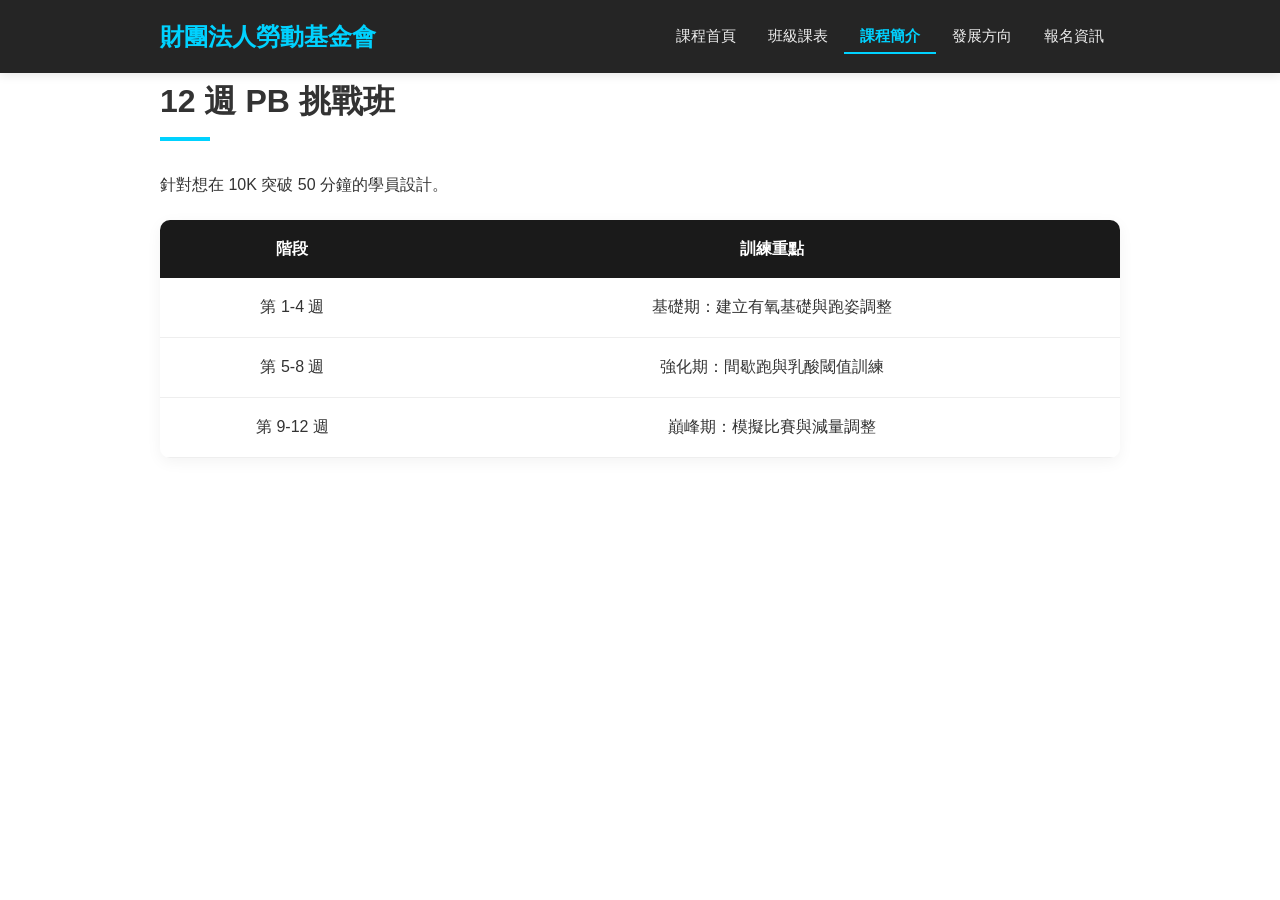
==== courses.html @ 40138944 "Add files via upload" ====
<!DOCTYPE html>
<html lang="zh-Hant">
<head>
    <meta charset="UTF-8">
    <meta name="viewport" content="width=device-width, initial-scale=1.0">
    <title>課程簡介</title>
    <link rel="stylesheet" href="style.css">
</head>
<body>
<script src="nav_bar.js"></script>
   <div id="nav_bar"></div>

    </div></nav>
    <section class="container">
        <h2>12 週 PB 挑戰班</h2>
        <p>針對想在 10K 突破 50 分鐘的學員設計。</p>
        <table>
            <thead><tr><th>階段</th><th>訓練重點</th></tr></thead>
            <tbody>
                <tr><td>第 1-4 週</td><td>基礎期：建立有氧基礎與跑姿調整</td></tr>
                <tr><td>第 5-8 週</td><td>強化期：間歇跑與乳酸閾值訓練</td></tr>
                <tr><td>第 9-12 週</td><td>巔峰期：模擬比賽與減量調整</td></tr>
            </tbody>
        </table>
    </section>
</body>
</html>
---- style.css ----
/* ==========================================
  智慧產品設計與IoT物聯網應用課程
   ========================================== */

:root {
    --primary-color: #00d2ff;
    --dark-color: #1a1a1a;
    --light-bg: #f8f9fa;
    --text-color: #333;
    --transition: all 0.3s ease;
}

* {
    margin: 0; padding: 0; box-sizing: border-box;
}

body {
    font-family: 'PingFang TC', 'Microsoft JhengHei', sans-serif;
    line-height: 1.8;
    color: var(--text-color);
    background-color: #fff;
}

.container {
    max-width: 1000px;
    margin: 0 auto;
    padding: 0 20px;
}

/* 導航欄 */
nav {
    background: rgba(26, 26, 26, 0.95);
    backdrop-filter: blur(10px);
    color: #fff;
    padding: 15px 0;
    position: sticky;
    top: 0;
    z-index: 1000;
    box-shadow: 0 2px 10px rgba(0,0,0,0.1);
}

nav .container {
    display: flex;
    justify-content: space-between;
    align-items: center;
}

.logo {
    font-size: 1.5rem;
    font-weight: 800;
    color: var(--primary-color);
    text-decoration: none;
}

nav ul {
    display: flex;
    list-style: none;
}

nav ul li a {
    color: #eee;
    text-decoration: none;
    padding: 8px 16px;
    font-size: 0.95rem;
    transition: var(--transition);
}

/* 新增：當前頁面的發亮效果 */
nav ul li a.active {
    color: var(--primary-color); /* 變成活力黃 */
    border-bottom: 2px solid var(--primary-color); /* 下方加一條線 */
    font-weight: bold;
}

nav ul li a:hover { color: var(--primary-color); }

/* 英雄區 */
.hero {
    background-image: linear-gradient(rgba(0,0,0,0.5), rgba(0,0,0,0.7)), 
                  url('image/istockphoto-1239638330-1024x1024.jpg'); /* 這裡換成你的路徑 */
    background-size: cover;
    background-position: center;
    height: 60vh;
    display: flex;
    align-items: center;
    justify-content: center;
    text-align: center;
    color: #fff;
}

.hero h1 { font-size: 3.5rem; margin-bottom: 1rem; }

/* 通用設定 */
section { padding: 60px 0; }
h2 { font-size: 2rem; margin-bottom: 30px; position: relative; padding-bottom: 10px; }
h2::after { content: ''; position: absolute; left: 0; bottom: 0; width: 50px; height: 4px; background: var(--primary-color); }

/* 卡片與表格 */
.row { display: flex; flex-wrap: wrap; gap: 30px; }
.col { flex: 1; min-width: 280px; padding: 30px; background: #fff; border-radius: 12px; box-shadow: 0 4px 20px rgba(0,0,0,0.05); border-top: 5px solid var(--primary-color); }

table { width: 100%; border-collapse: separate; border-spacing: 0; margin: 20px 0; border-radius: 10px; overflow: hidden; box-shadow: 0 4px 15px rgba(0,0,0,0.05); }
table th { background: var(--dark-color); color: #fff; padding: 15px; }
table td { padding: 15px; border-bottom: 1px solid #eee; text-align: center; }

.btn { display: inline-block; padding: 12px 35px; background: var(--primary-color); color: var(--dark-color); text-decoration: none; border-radius: 50px; font-weight: bold; transition: var(--transition); border: none; cursor: pointer; }

/* 手機版適配區 */
@media (max-width: 768px) {
    nav .container { padding: 0 10px; }
    nav ul li a { padding: 8px 4px; font-size: 0.82rem; letter-spacing: -0.5px; }
    .logo { font-size: 1.1rem; }
    
    section { padding: 30px 15px; }
    .hero h1 { font-size: 2.2rem; }
}
/* --- 報名表單美化專區 --- */

.registration-form {
    background: #ffffff;
    padding: 40px;
    margin-top: 30px;
    border-radius: 15px;
    box-shadow: 0 10px 30px rgba(0,0,0,0.08); /* 淡淡的陰影增加立體感 */
}

fieldset {
    border: 1px solid #eee;
    border-radius: 8px;
    padding: 25px;
    margin-bottom: 30px;
}

legend {
    font-weight: bold;
    color: var(--dark-color);
    padding: 0 15px;
    font-size: 1.2rem;
}

.form-group {
    margin-bottom: 20px;
    display: flex;
    align-items: center;
}

.form-group label {
    width: 100px; /* 固定寬度讓輸入框對齊 */
    font-weight: bold;
}

.form-group input {
    flex: 1;
    padding: 12px;
    border: 1px solid #ddd;
    border-radius: 6px;
    transition: var(--transition);
}

/* 輸入框點擊時發光 */
.form-group input:focus {
    border-color: var(--primary-color);
    outline: none;
    box-shadow: 0 0 8px rgba(255, 193, 7, 0.4);
}

.checkbox-group label {
    display: inline-block;
    margin: 10px 0;
    cursor: pointer;
    font-size: 1.05rem;
}

.form-actions {
    text-align: center;
}

.btn-submit {
    width: 100%; /* 讓報名按鈕大一點好點擊 */
    max-width: 300px;
    cursor: pointer;
}

.btn-reset {
    background: none;
    border: none;
    color: #999;
    text-decoration: underline;
    margin-top: 15px;
    cursor: pointer;
    font-size: 0.9rem;
}

.btn-reset:hover {
    color: #ff4444;
}
/* 單獨美化重設按鈕 */
input[type="reset"] {
    background: none;         /* 移除預設灰色背景 */
    border: none;             /* 移除邊框 */
    color: #999;              /* 變成低調的灰色 */
    text-decoration: underline; /* 加入底線，增加連結感 */
    margin-top: 15px;         /* 與上方的確認按鈕拉開距離 */
    padding: 10px 20px;       /* 增加點擊範圍 */
    cursor: pointer;          /* 滑鼠移上去變小手圖示 */
    font-size: 0.9rem;
    transition: all 0.3s ease;
}

/* 滑鼠移上去時的反應 */
input[type="reset"]:hover {
    color: #ff4444;           /* 變紅色，提醒這是清除動作 */
    text-decoration: none;    /* 移除底線 */
}
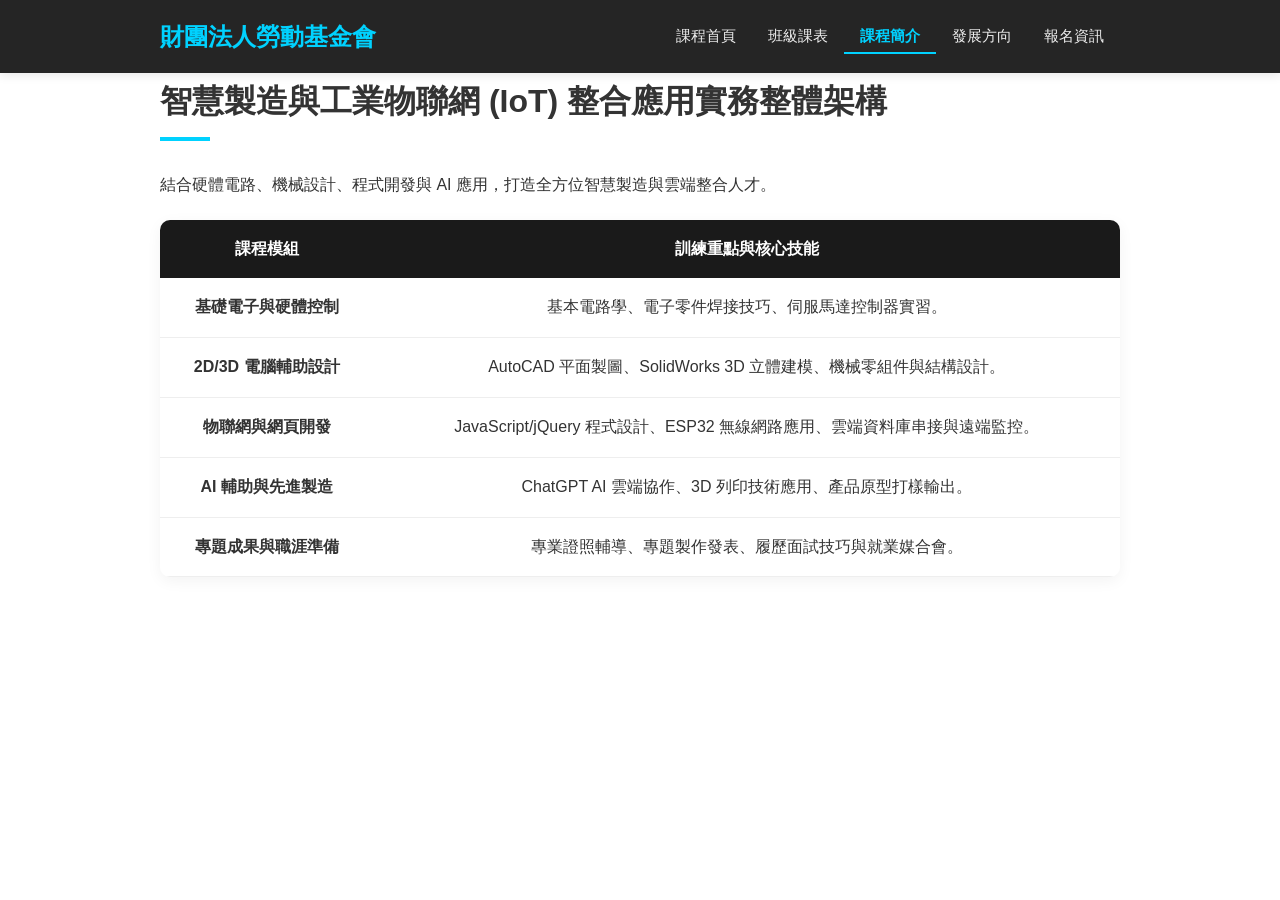
==== commit dc6b324f: "Update courses.html" ====
--- a/courses.html
+++ b/courses.html
@@ -5,23 +5,46 @@
     <meta name="viewport" content="width=device-width, initial-scale=1.0">
     <title>課程簡介</title>
     <link rel="stylesheet" href="style.css">
+
+    
 </head>
 <body>
-<script src="nav_bar.js"></script>
-   <div id="nav_bar"></div>
+    <script src="nav_bar.js"></script>
+    <div id="nav_bar"></div>
 
-    </div></nav>
     <section class="container">
-        <h2>12 週 PB 挑戰班</h2>
-        <p>針對想在 10K 突破 50 分鐘的學員設計。</p>
+        <h2>智慧製造與工業物聯網 (IoT) 整合應用實務整體架構</h2>
+        <p>結合硬體電路、機械設計、程式開發與 AI 應用，打造全方位智慧製造與雲端整合人才。</p>
         <table>
-            <thead><tr><th>階段</th><th>訓練重點</th></tr></thead>
+            <thead>
+                <tr>
+                    <th>課程模組</th>
+                    <th>訓練重點與核心技能</th>
+                </tr>
+            </thead>
             <tbody>
-                <tr><td>第 1-4 週</td><td>基礎期：建立有氧基礎與跑姿調整</td></tr>
-                <tr><td>第 5-8 週</td><td>強化期：間歇跑與乳酸閾值訓練</td></tr>
-                <tr><td>第 9-12 週</td><td>巔峰期：模擬比賽與減量調整</td></tr>
+                <tr>
+                    <td><strong>基礎電子與硬體控制</strong></td>
+                    <td>基本電路學、電子零件焊接技巧、伺服馬達控制器實習。</td>
+                </tr>
+                <tr>
+                    <td><strong>2D/3D 電腦輔助設計</strong></td>
+                    <td>AutoCAD 平面製圖、SolidWorks 3D 立體建模、機械零組件與結構設計。</td>
+                </tr>
+                <tr>
+                    <td><strong>物聯網與網頁開發</strong></td>
+                    <td>JavaScript/jQuery 程式設計、ESP32 無線網路應用、雲端資料庫串接與遠端監控。</td>
+                </tr>
+                <tr>
+                    <td><strong>AI 輔助與先進製造</strong></td>
+                    <td>ChatGPT AI 雲端協作、3D 列印技術應用、產品原型打樣輸出。</td>
+                </tr>
+                <tr>
+                    <td><strong>專題成果與職涯準備</strong></td>
+                    <td>專業證照輔導、專題製作發表、履歷面試技巧與就業媒合會。</td>
+                </tr>
             </tbody>
         </table>
     </section>
 </body>
-</html>+</html>
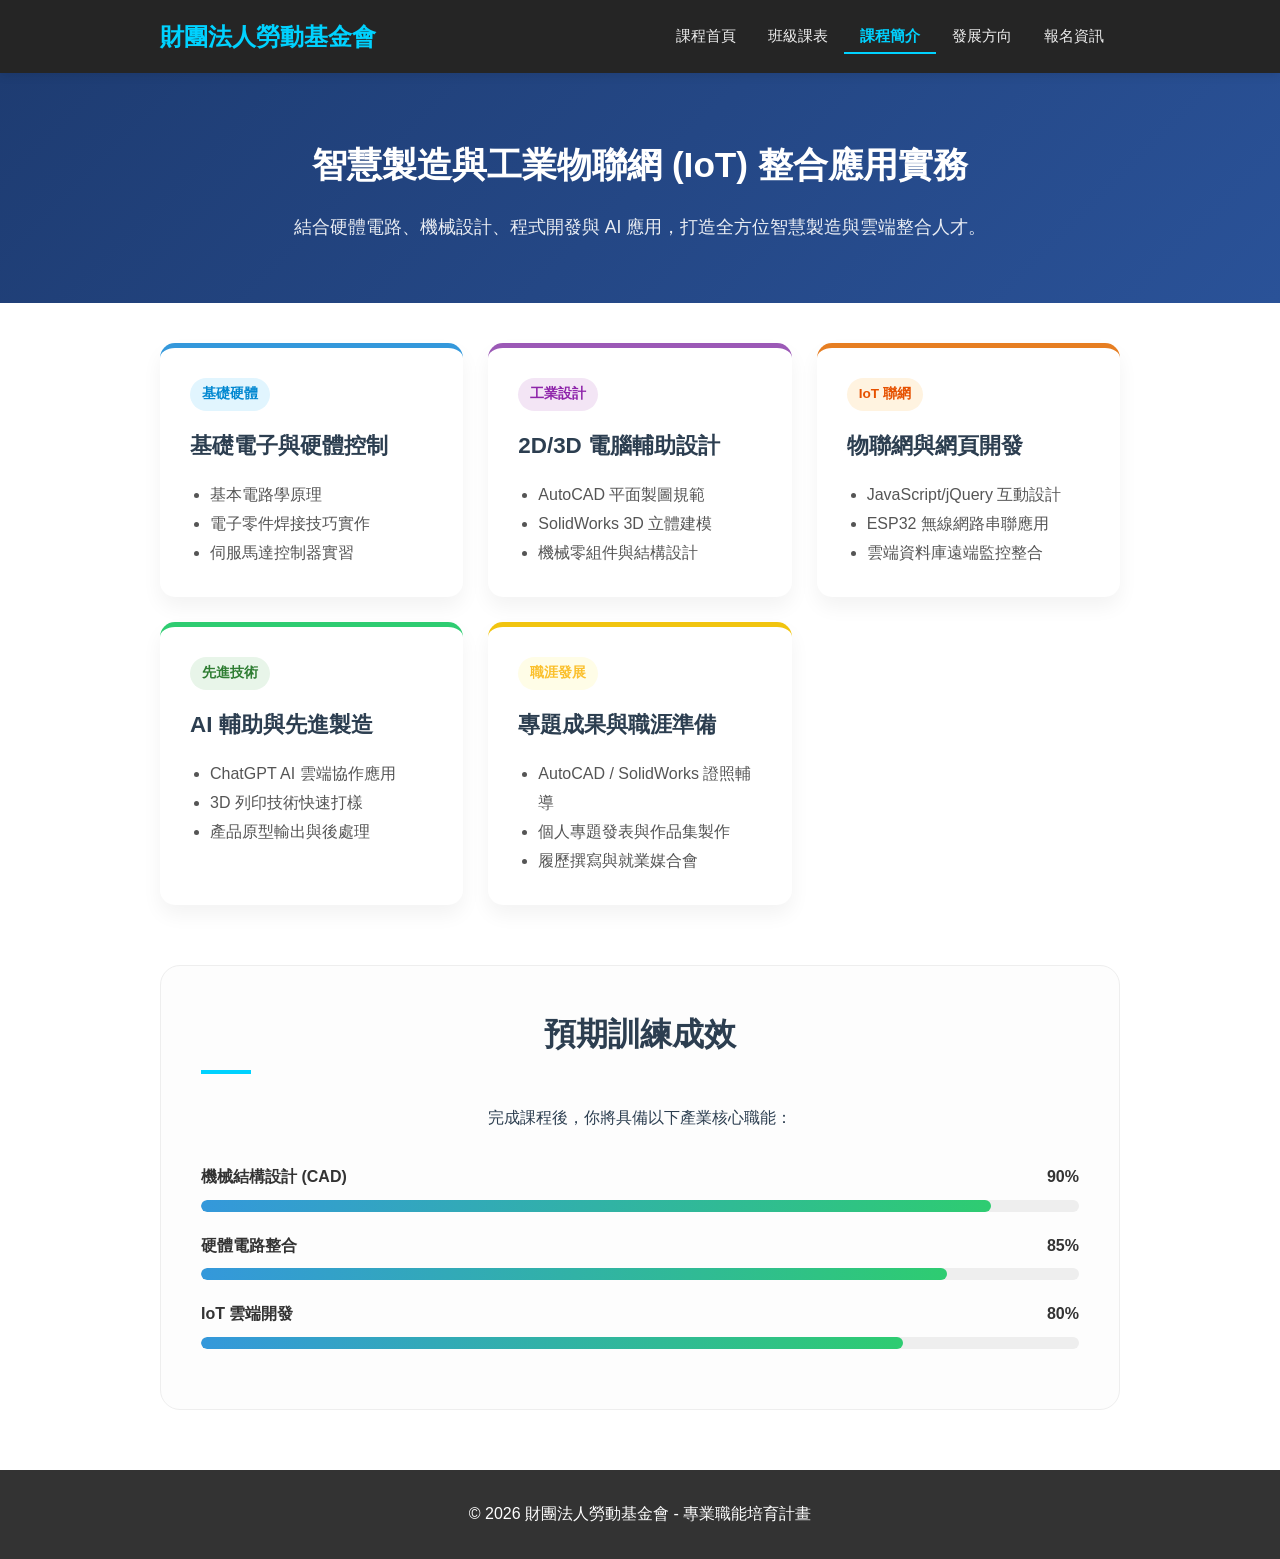
==== commit 949b7dbe: "Add files via upload" ====
--- a/courses.html
+++ b/courses.html
@@ -5,46 +5,215 @@
     <meta name="viewport" content="width=device-width, initial-scale=1.0">
     <title>課程簡介</title>
     <link rel="stylesheet" href="style.css">
-
-    
+    <style>
+        /* --- 課程簡介專屬美編 --- */
+        .intro-header {
+            background: linear-gradient(135deg, #1e3c72 0%, #2a5298 100%);
+            color: white;
+            padding: 60px 20px;
+            text-align: center;
+            margin-bottom: 40px;
+        }
+
+        .intro-header h1 {
+            font-size: 2.2rem;
+            margin-bottom: 15px;
+        }
+
+        .intro-header p {
+            font-size: 1.1rem;
+            opacity: 0.9;
+            max-width: 800px;
+            margin: 0 auto;
+        }
+
+        /* 模組卡片佈局 */
+        .module-grid {
+            display: grid;
+            grid-template-columns: repeat(auto-fit, minmax(300px, 1fr));
+            gap: 25px;
+            margin-bottom: 50px;
+        }
+
+        .module-card {
+            background: white;
+            border-radius: 15px;
+            padding: 30px;
+            box-shadow: 0 10px 20px rgba(0,0,0,0.05);
+            border-top: 5px solid #3498db;
+            transition: transform 0.3s ease, box-shadow 0.3s ease;
+            display: flex;
+            flex-direction: column;
+        }
+
+        .module-card:hover {
+            transform: translateY(-5px);
+            box-shadow: 0 15px 30px rgba(0,0,0,0.1);
+        }
+
+        .module-tag {
+            display: inline-block;
+            background: #e1f5fe;
+            color: #0288d1;
+            padding: 4px 12px;
+            border-radius: 20px;
+            font-size: 0.85rem;
+            font-weight: bold;
+            margin-bottom: 15px;
+            align-self: flex-start;
+        }
+
+        .module-card h3 {
+            margin: 0 0 15px 0;
+            color: #2c3e50;
+            font-size: 1.4rem;
+        }
+
+        .module-card ul {
+            padding-left: 20px;
+            color: #555;
+            margin: 0;
+            line-height: 1.8;
+        }
+
+        /* 核心技能條 */
+        .skill-section {
+            background: #fdfdfd;
+            border: 1px solid #eee;
+            border-radius: 20px;
+            padding: 40px;
+            margin-top: 60px;
+        }
+
+        .skill-title {
+            text-align: center;
+            margin-bottom: 30px;
+            color: #2c3e50;
+        }
+
+        .skill-bar-container {
+            margin-bottom: 20px;
+        }
+
+        .skill-label {
+            display: flex;
+            justify-content: space-between;
+            margin-bottom: 8px;
+            font-weight: bold;
+        }
+
+        .progress-bg {
+            background: #eee;
+            height: 12px;
+            border-radius: 6px;
+            overflow: hidden;
+        }
+
+        .progress-fill {
+            background: linear-gradient(90deg, #3498db, #2ecc71);
+            height: 100%;
+            border-radius: 6px;
+        }
+
+        /* 手機版微調 */
+        @media (max-width: 768px) {
+            .intro-header h1 { font-size: 1.6rem; }
+            .module-grid { grid-template-columns: 1fr; }
+            .skill-section { padding: 25px 15px; }
+        }
+    </style>
 </head>
 <body>
     <script src="nav_bar.js"></script>
     <div id="nav_bar"></div>
 
+    <header class="intro-header">
+        <div class="container">
+            <h1>智慧製造與工業物聯網 (IoT) 整合應用實務</h1>
+            <p>結合硬體電路、機械設計、程式開發與 AI 應用，打造全方位智慧製造與雲端整合人才。</p>
+        </div>
+    </header>
+
     <section class="container">
-        <h2>智慧製造與工業物聯網 (IoT) 整合應用實務整體架構</h2>
-        <p>結合硬體電路、機械設計、程式開發與 AI 應用，打造全方位智慧製造與雲端整合人才。</p>
-        <table>
-            <thead>
-                <tr>
-                    <th>課程模組</th>
-                    <th>訓練重點與核心技能</th>
-                </tr>
-            </thead>
-            <tbody>
-                <tr>
-                    <td><strong>基礎電子與硬體控制</strong></td>
-                    <td>基本電路學、電子零件焊接技巧、伺服馬達控制器實習。</td>
-                </tr>
-                <tr>
-                    <td><strong>2D/3D 電腦輔助設計</strong></td>
-                    <td>AutoCAD 平面製圖、SolidWorks 3D 立體建模、機械零組件與結構設計。</td>
-                </tr>
-                <tr>
-                    <td><strong>物聯網與網頁開發</strong></td>
-                    <td>JavaScript/jQuery 程式設計、ESP32 無線網路應用、雲端資料庫串接與遠端監控。</td>
-                </tr>
-                <tr>
-                    <td><strong>AI 輔助與先進製造</strong></td>
-                    <td>ChatGPT AI 雲端協作、3D 列印技術應用、產品原型打樣輸出。</td>
-                </tr>
-                <tr>
-                    <td><strong>專題成果與職涯準備</strong></td>
-                    <td>專業證照輔導、專題製作發表、履歷面試技巧與就業媒合會。</td>
-                </tr>
-            </tbody>
-        </table>
+        <!-- 課程模組卡片區 -->
+        <div class="module-grid">
+            <div class="module-card">
+                <span class="module-tag">基礎硬體</span>
+                <h3>基礎電子與硬體控制</h3>
+                <ul>
+                    <li>基本電路學原理</li>
+                    <li>電子零件焊接技巧實作</li>
+                    <li>伺服馬達控制器實習</li>
+                </ul>
+            </div>
+
+            <div class="module-card" style="border-top-color: #9b59b6;">
+                <span class="module-tag" style="background: #f3e5f5; color: #8e24aa;">工業設計</span>
+                <h3>2D/3D 電腦輔助設計</h3>
+                <ul>
+                    <li>AutoCAD 平面製圖規範</li>
+                    <li>SolidWorks 3D 立體建模</li>
+                    <li>機械零組件與結構設計</li>
+                </ul>
+            </div>
+
+            <div class="module-card" style="border-top-color: #e67e22;">
+                <span class="module-tag" style="background: #fff3e0; color: #e65100;">IoT 聯網</span>
+                <h3>物聯網與網頁開發</h3>
+                <ul>
+                    <li>JavaScript/jQuery 互動設計</li>
+                    <li>ESP32 無線網路串聯應用</li>
+                    <li>雲端資料庫遠端監控整合</li>
+                </ul>
+            </div>
+
+            <div class="module-card" style="border-top-color: #2ecc71;">
+                <span class="module-tag" style="background: #e8f5e9; color: #2e7d32;">先進技術</span>
+                <h3>AI 輔助與先進製造</h3>
+                <ul>
+                    <li>ChatGPT AI 雲端協作應用</li>
+                    <li>3D 列印技術快速打樣</li>
+                    <li>產品原型輸出與後處理</li>
+                </ul>
+            </div>
+
+            <div class="module-card" style="border-top-color: #f1c40f;">
+                <span class="module-tag" style="background: #fffde7; color: #fbc02d;">職涯發展</span>
+                <h3>專題成果與職涯準備</h3>
+                <ul>
+                    <li>AutoCAD / SolidWorks 證照輔導</li>
+                    <li>個人專題發表與作品集製作</li>
+                    <li>履歷撰寫與就業媒合會</li>
+                </ul>
+            </div>
+        </div>
+
+        <!-- 訓練成效區 -->
+        <div class="skill-section">
+            <div class="skill-title">
+                <h2>預期訓練成效</h2>
+                <p>完成課程後，你將具備以下產業核心職能：</p>
+            </div>
+            
+            <div class="skill-bar-container">
+                <div class="skill-label"><span>機械結構設計 (CAD)</span><span>90%</span></div>
+                <div class="progress-bg"><div class="progress-fill" style="width: 90%;"></div></div>
+            </div>
+
+            <div class="skill-bar-container">
+                <div class="skill-label"><span>硬體電路整合</span><span>85%</span></div>
+                <div class="progress-bg"><div class="progress-fill" style="width: 85%;"></div></div>
+            </div>
+
+            <div class="skill-bar-container">
+                <div class="skill-label"><span>IoT 雲端開發</span><span>80%</span></div>
+                <div class="progress-bg"><div class="progress-fill" style="width: 80%;"></div></div>
+            </div>
+        </div>
     </section>
+
+    <footer style="background: #333; color: #fff; text-align: center; padding: 30px 0; margin-top: 60px;">
+        <p>&copy; 2026 財團法人勞動基金會 - 專業職能培育計畫</p>
+    </footer>
 </body>
-</html>
+</html>
--- a/style.css
+++ b/style.css
@@ -1,5 +1,5 @@
 /* ==========================================
-  智慧產品設計與IoT物聯網應用課程
+  智慧產品設計與IoT物聯網應用課程 - 完整樣式表
    ========================================== */
 
 :root {
@@ -27,7 +27,7 @@
     padding: 0 20px;
 }
 
-/* 導航欄 */
+/* --- 導航欄 (nav_bar.js 使用) --- */
 nav {
     background: rgba(26, 26, 26, 0.95);
     backdrop-filter: blur(10px);
@@ -65,19 +65,19 @@
     transition: var(--transition);
 }
 
-/* 新增：當前頁面的發亮效果 */
+/* 導覽列當前頁面發亮 */
 nav ul li a.active {
-    color: var(--primary-color); /* 變成活力黃 */
-    border-bottom: 2px solid var(--primary-color); /* 下方加一條線 */
+    color: var(--primary-color); 
+    border-bottom: 2px solid var(--primary-color);
     font-weight: bold;
 }
 
 nav ul li a:hover { color: var(--primary-color); }
 
-/* 英雄區 */
+/* --- 英雄區 (index.html) --- */
 .hero {
     background-image: linear-gradient(rgba(0,0,0,0.5), rgba(0,0,0,0.7)), 
-                  url('image/istockphoto-1239638330-1024x1024.jpg'); /* 這裡換成你的路徑 */
+                  url('image/istockphoto-1239638330-1024x1024.jpg');
     background-size: cover;
     background-position: center;
     height: 60vh;
@@ -90,12 +90,12 @@
 
 .hero h1 { font-size: 3.5rem; margin-bottom: 1rem; }
 
-/* 通用設定 */
+/* --- 通用設定 --- */
 section { padding: 60px 0; }
 h2 { font-size: 2rem; margin-bottom: 30px; position: relative; padding-bottom: 10px; }
 h2::after { content: ''; position: absolute; left: 0; bottom: 0; width: 50px; height: 4px; background: var(--primary-color); }
 
-/* 卡片與表格 */
+/* --- 卡片與表格 --- */
 .row { display: flex; flex-wrap: wrap; gap: 30px; }
 .col { flex: 1; min-width: 280px; padding: 30px; background: #fff; border-radius: 12px; box-shadow: 0 4px 20px rgba(0,0,0,0.05); border-top: 5px solid var(--primary-color); }
 
@@ -105,23 +105,13 @@
 
 .btn { display: inline-block; padding: 12px 35px; background: var(--primary-color); color: var(--dark-color); text-decoration: none; border-radius: 50px; font-weight: bold; transition: var(--transition); border: none; cursor: pointer; }
 
-/* 手機版適配區 */
-@media (max-width: 768px) {
-    nav .container { padding: 0 10px; }
-    nav ul li a { padding: 8px 4px; font-size: 0.82rem; letter-spacing: -0.5px; }
-    .logo { font-size: 1.1rem; }
-    
-    section { padding: 30px 15px; }
-    .hero h1 { font-size: 2.2rem; }
-}
-/* --- 報名表單美化專區 --- */
-
+/* --- 報名表單美化 (registration/form 使用)[cite: 6, 9] --- */
 .registration-form {
     background: #ffffff;
     padding: 40px;
     margin-top: 30px;
     border-radius: 15px;
-    box-shadow: 0 10px 30px rgba(0,0,0,0.08); /* 淡淡的陰影增加立體感 */
+    box-shadow: 0 10px 30px rgba(0,0,0,0.08);
 }
 
 fieldset {
@@ -145,7 +135,7 @@
 }
 
 .form-group label {
-    width: 100px; /* 固定寬度讓輸入框對齊 */
+    width: 100px;
     font-weight: bold;
 }
 
@@ -157,15 +147,15 @@
     transition: var(--transition);
 }
 
-/* 輸入框點擊時發光 */
 .form-group input:focus {
     border-color: var(--primary-color);
     outline: none;
-    box-shadow: 0 0 8px rgba(255, 193, 7, 0.4);
+    box-shadow: 0 0 8px rgba(0, 212, 255, 0.4);
 }
 
 .checkbox-group label {
-    display: inline-block;
+    display: flex;
+    align-items: center;
     margin: 10px 0;
     cursor: pointer;
     font-size: 1.05rem;
@@ -176,39 +166,66 @@
 }
 
 .btn-submit {
-    width: 100%; /* 讓報名按鈕大一點好點擊 */
+    width: 100%;
     max-width: 300px;
     cursor: pointer;
 }
 
-.btn-reset {
+input[type="reset"] {
     background: none;
     border: none;
     color: #999;
     text-decoration: underline;
     margin-top: 15px;
+    padding: 10px 20px;
     cursor: pointer;
     font-size: 0.9rem;
-}
-
-.btn-reset:hover {
+    transition: all 0.3s ease;
+}
+
+input[type="reset"]:hover {
     color: #ff4444;
-}
-/* 單獨美化重設按鈕 */
-input[type="reset"] {
-    background: none;         /* 移除預設灰色背景 */
-    border: none;             /* 移除邊框 */
-    color: #999;              /* 變成低調的灰色 */
-    text-decoration: underline; /* 加入底線，增加連結感 */
-    margin-top: 15px;         /* 與上方的確認按鈕拉開距離 */
-    padding: 10px 20px;       /* 增加點擊範圍 */
-    cursor: pointer;          /* 滑鼠移上去變小手圖示 */
-    font-size: 0.9rem;
-    transition: all 0.3s ease;
-}
-
-/* 滑鼠移上去時的反應 */
-input[type="reset"]:hover {
-    color: #ff4444;           /* 變紅色，提醒這是清除動作 */
-    text-decoration: none;    /* 移除底線 */
+    text-decoration: none;
+}
+
+/* ==========================================
+  手機版響應式優化 (Media Query)[cite: 1, 2, 4, 6]
+   ========================================== */
+@media (max-width: 768px) {
+    /* 導覽列優化：由橫向改為垂直，防止擠壓 */
+    nav .container {
+        flex-direction: column;
+        padding: 10px 0;
+    }
+    nav ul {
+        margin-top: 15px;
+        flex-wrap: wrap;
+        justify-content: center;
+    }
+    nav ul li a {
+        padding: 8px 10px;
+        font-size: 0.9rem;
+    }
+
+    /* 英雄區優化：防止標題過大 */
+    .hero h1 {
+        font-size: 2.2rem;
+    }
+
+    /* 表單優化：標籤與輸入框上下排列 */
+    .form-group {
+        flex-direction: column;
+        align-items: flex-start;
+    }
+    .form-group label {
+        width: 100%;
+        margin-bottom: 5px;
+    }
+    .form-group input {
+        width: 100%;
+    }
+
+    /* 通用間距調整 */
+    section { padding: 30px 15px; }
+    .container { padding: 0 15px; }
 }
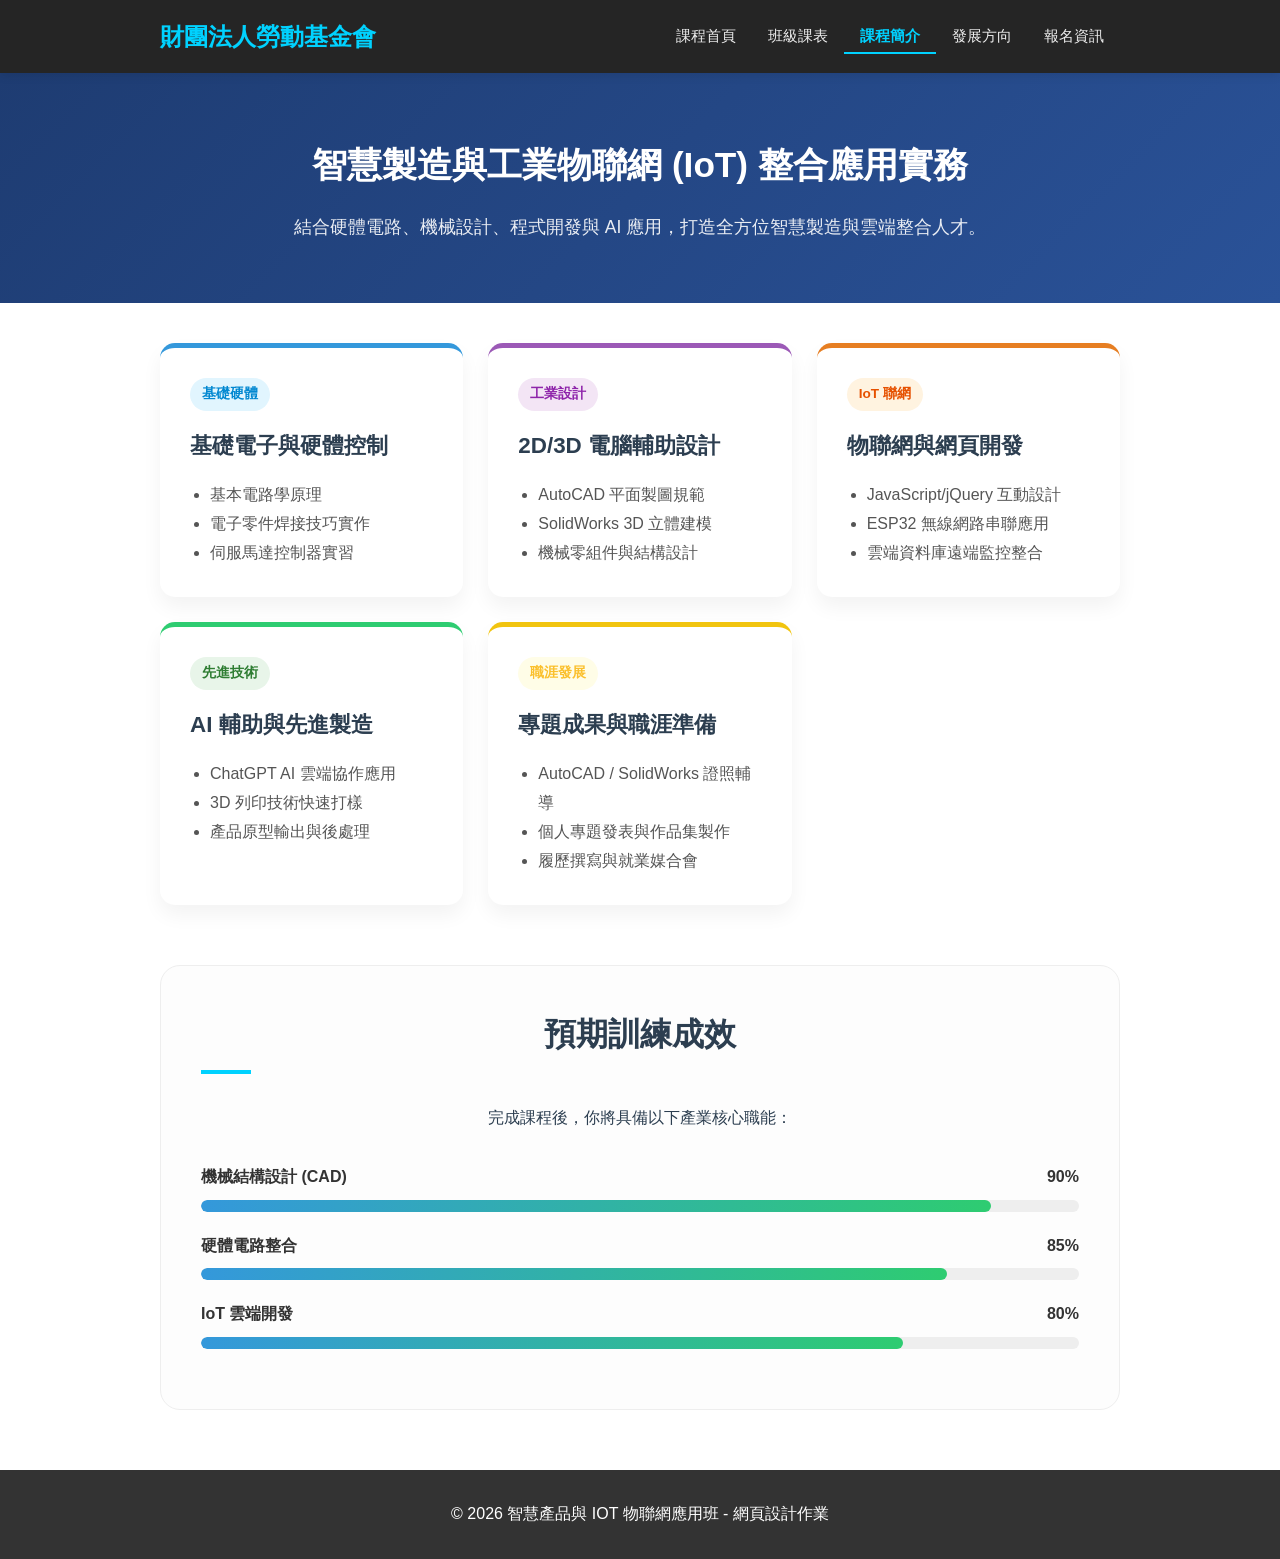
==== commit eb315c3f: "Add files via upload" ====
--- a/courses.html
+++ b/courses.html
@@ -213,7 +213,7 @@
     </section>
 
     <footer style="background: #333; color: #fff; text-align: center; padding: 30px 0; margin-top: 60px;">
-        <p>&copy; 2026 財團法人勞動基金會 - 專業職能培育計畫</p>
+        <p>&copy; 2026 智慧產品與 IOT 物聯網應用班 - 網頁設計作業</p>
     </footer>
 </body>
 </html>
